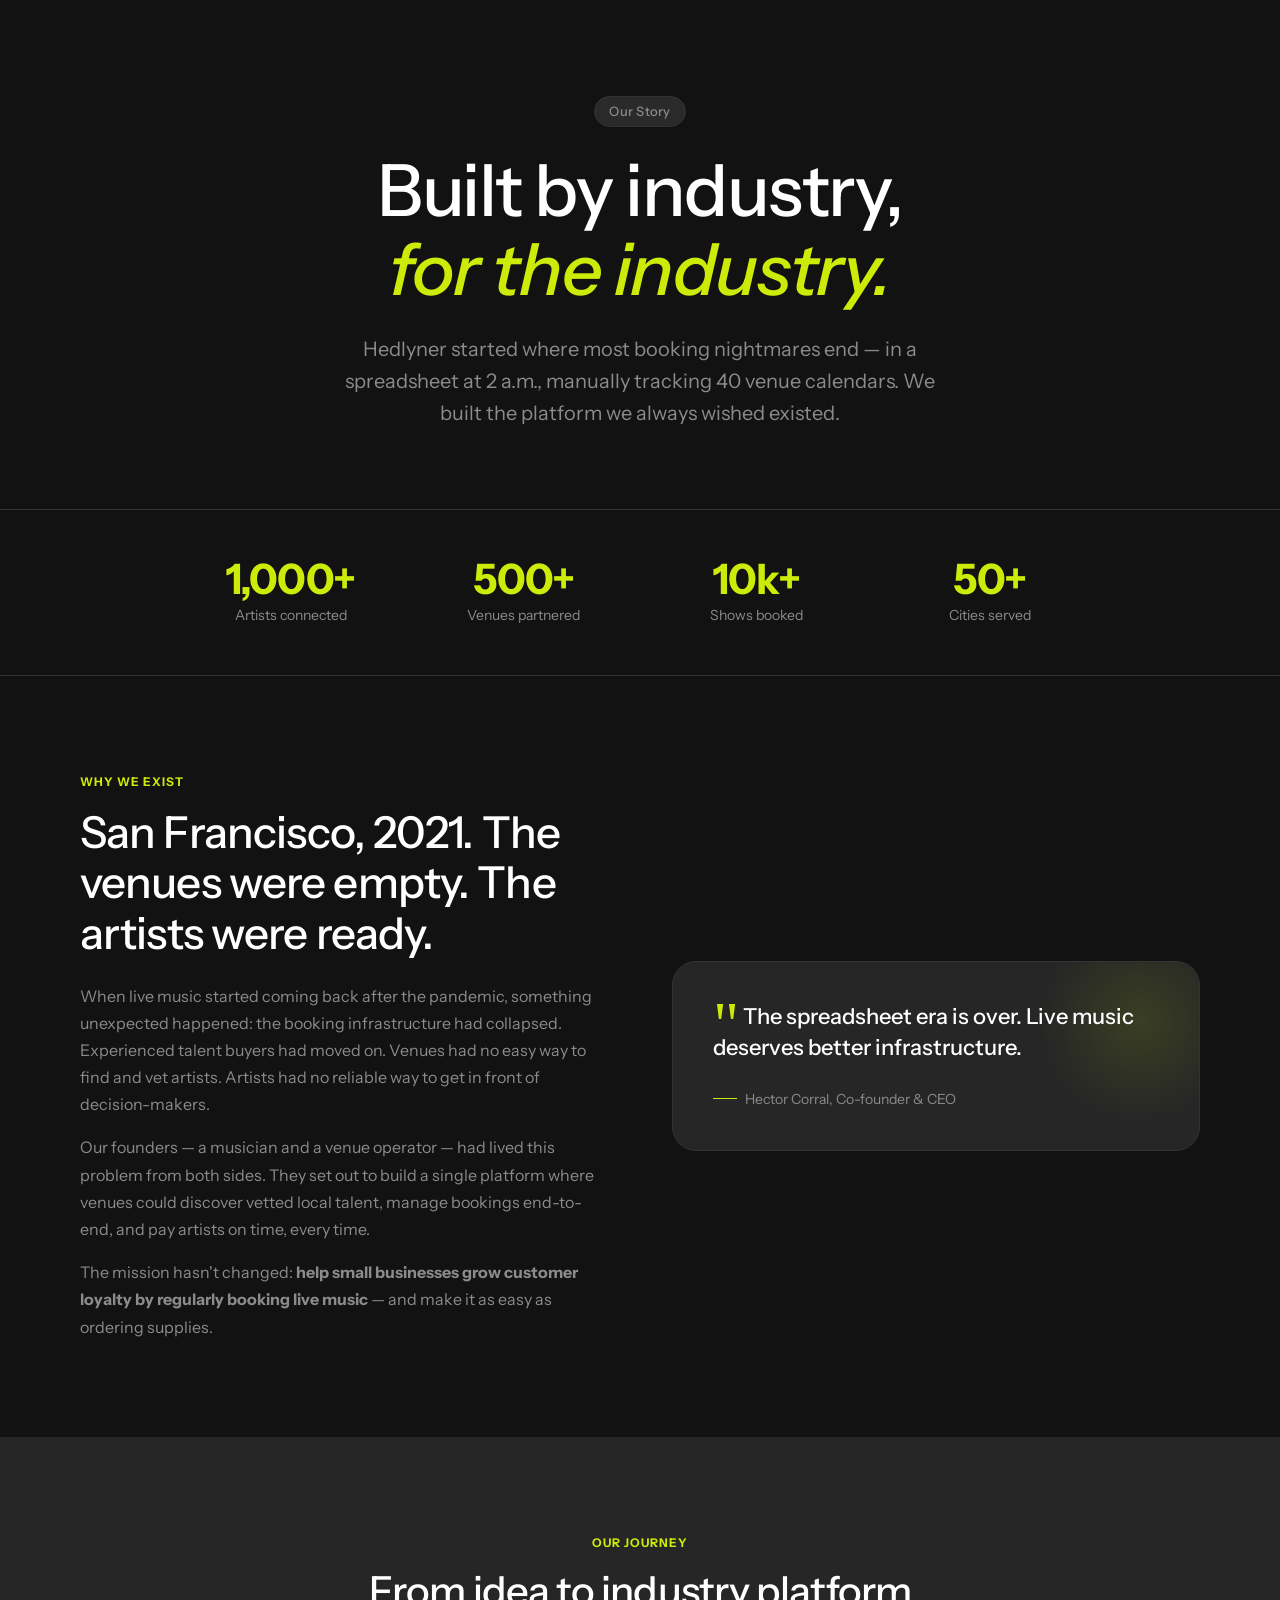
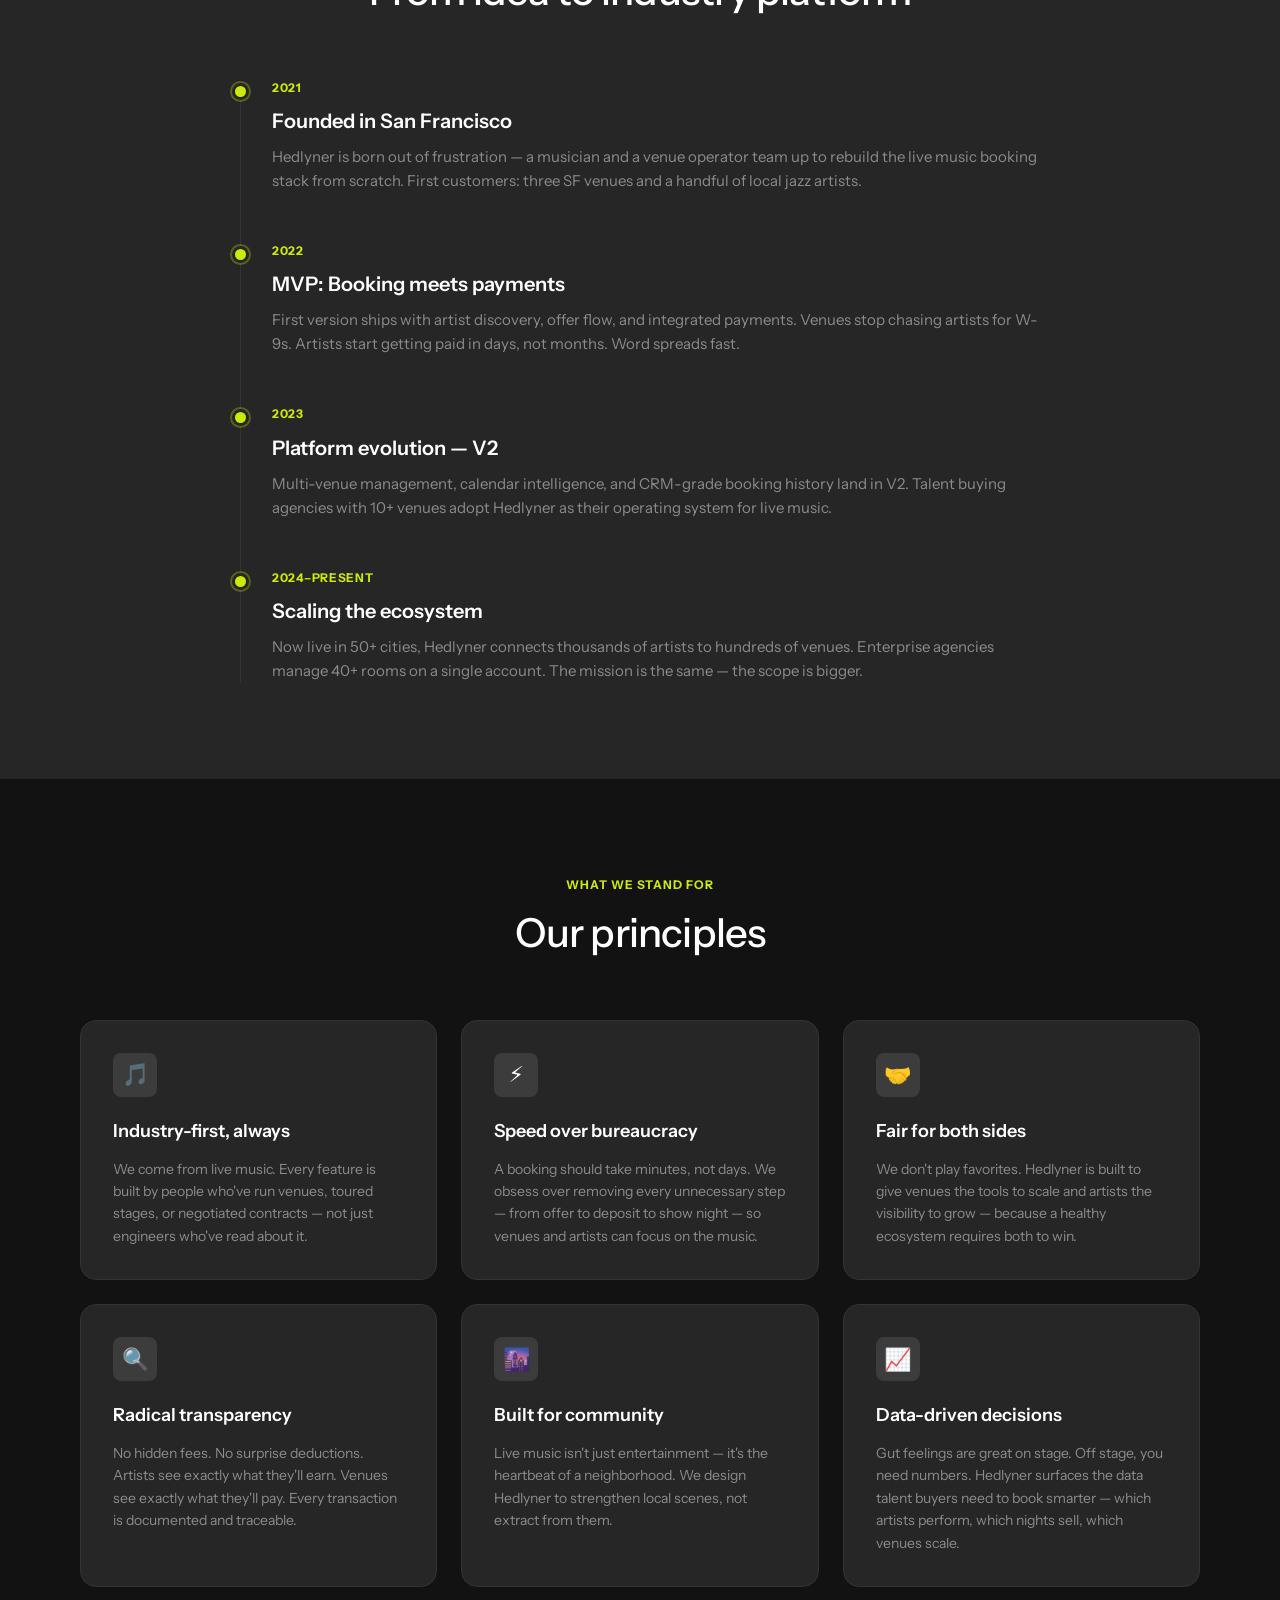
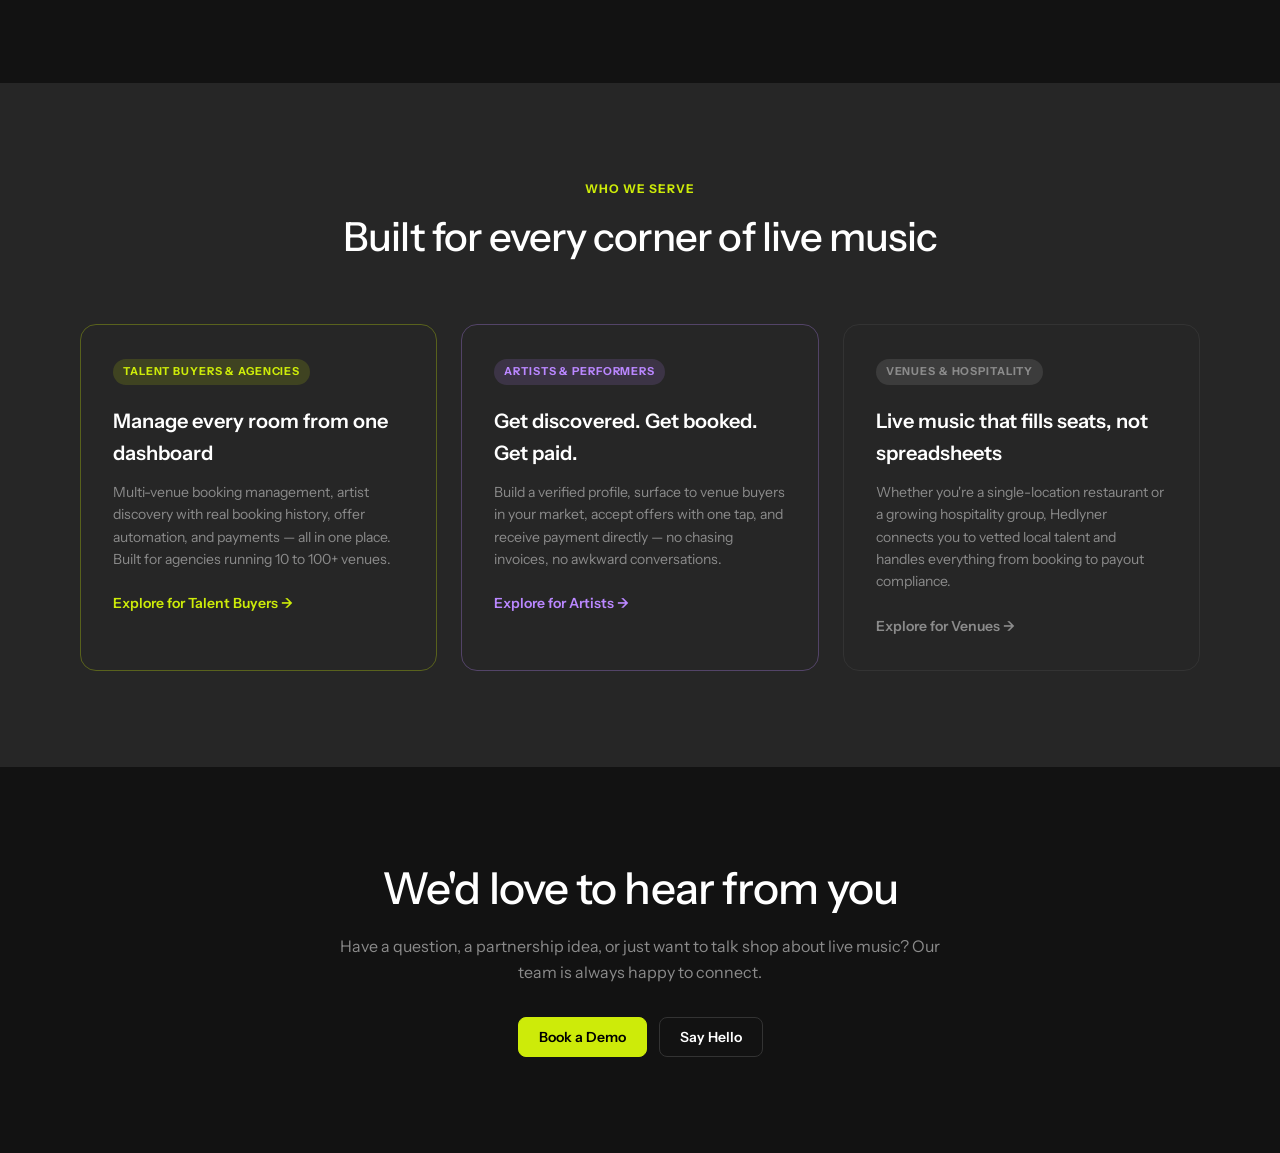
==== about-v1.html @ 5974105f "Add files via upload" ====
<!DOCTYPE html>
<html lang="en">
<head>
  <meta charset="UTF-8">
  <meta name="viewport" content="width=device-width, initial-scale=1.0">
  <title>About Hedlyner — Built for the Live Music Industry</title>
  <link rel="preconnect" href="https://fonts.googleapis.com">
  <link rel="preconnect" href="https://fonts.gstatic.com" crossorigin>
  <link href="https://fonts.googleapis.com/css2?family=Instrument+Sans:wght@400;500;600;700&family=Inter:wght@300;400;500;600;700&display=swap" rel="stylesheet">
  <style>
    /* =========================================================================
       Hedlyner Design System — Colors & Type
    ========================================================================= */
    :root {
      --hed-lime: #CDEB09;
      --hed-violet: #BA87FF;
      --hed-green: #C9CD00;
      --hed-deep-green: #061C17;
      --neutral-0: #FFFFFF;
      --neutral-100: #F5F5F5;
      --neutral-200: #DEDEDE;
      --neutral-300: #ACACAC;
      --neutral-400: #8B8B8B;
      --neutral-500: #646464;
      --neutral-600: #464646;
      --neutral-700: #333333;
      --neutral-800: #262626;
      --neutral-900: #121212;
      --neutral-1000: #000000;
      --success: #198754;
      --destructive: #E23453;
      --white-10: rgba(255,255,255,0.10);
      --white-20: rgba(255,255,255,0.20);
      --white-40: rgba(255,255,255,0.40);
      --white-60: rgba(255,255,255,0.60);
      --bg: var(--neutral-900);
      --bg-elevated: var(--neutral-800);
      --bg-muted: var(--neutral-700);
      --fg: var(--neutral-0);
      --fg-muted: var(--neutral-400);
      --fg-subtle: var(--neutral-500);
      --border: var(--neutral-700);
      --border-hover: var(--neutral-600);
      --primary: var(--hed-lime);
      --radius-xs: 4px; --radius-sm: 8px; --radius: 12px;
      --radius-lg: 16px; --radius-xl: 24px; --radius-2xl: 40px;
      --radius-full: 9999px;
      --shadow-lime: 0 0 15px rgba(205,235,9,0.25);
      --sp-1: 4px; --sp-2: 8px; --sp-3: 12px; --sp-4: 16px; --sp-5: 20px;
      --sp-6: 24px; --sp-8: 32px; --sp-10: 40px; --sp-12: 48px; --sp-16: 64px;
      --sp-20: 80px; --sp-24: 96px;
      --ease-out: cubic-bezier(0.22, 1, 0.36, 1);
      --dur: 200ms;
      --font-sans: 'Instrument Sans', 'Inter', ui-sans-serif, system-ui, sans-serif;
      --font-display: 'Instrument Sans', 'Inter', ui-sans-serif, system-ui, sans-serif;
    }

    *, *::before, *::after { box-sizing: border-box; margin: 0; padding: 0; }
    html { scroll-behavior: smooth; }
    body {
      font-family: var(--font-sans);
      background: var(--bg);
      color: var(--fg);
      line-height: 1.6;
      -webkit-font-smoothing: antialiased;
    }

    /* ---- NAV ---- */
    nav {
      position: sticky; top: 0; z-index: 100;
      background: rgba(18,18,18,0.85);
      backdrop-filter: blur(12px);
      border-bottom: 1px solid var(--border);
    }
    .nav-inner {
      display: flex; align-items: center; justify-content: space-between;
      height: 64px; max-width: 1120px; margin: 0 auto; padding: 0 var(--sp-6);
    }
    .nav-logo {
      display: flex; align-items: center;
      text-decoration: none; color: var(--fg);
    }
    .nav-logo svg {
      flex-shrink: 0;
      transition: transform 0.3s var(--ease-out), filter 0.3s var(--ease-out);
    }
    .nav-logo:hover svg {
      transform: scale(1.12);
      filter: drop-shadow(0 0 10px rgba(205, 235, 9, 0.65));
    }
    .nav-links {
      display: flex; list-style: none; gap: var(--sp-8); align-items: center;
    }
    .nav-links a {
      font-size: 15px; color: var(--fg-muted); text-decoration: none;
      transition: color var(--dur);
    }
    .nav-links a:hover, .nav-links a.active { color: var(--fg); }
    .nav-actions { display: flex; align-items: center; gap: var(--sp-3); }
    .nav-login { font-size: 15px; color: var(--fg-muted); text-decoration: none; transition: color var(--dur); }
    .nav-login:hover { color: var(--fg); }
    .btn {
      display: inline-flex; align-items: center; justify-content: center;
      gap: var(--sp-2); padding: 0 var(--sp-5); height: 40px;
      font-family: var(--font-sans); font-weight: 600; font-size: 14px;
      border-radius: var(--radius-sm); text-decoration: none;
      border: 1.5px solid transparent; cursor: pointer;
      transition: all var(--dur) var(--ease-out);
    }
    .btn-primary {
      background: var(--hed-lime); color: var(--neutral-1000); border-color: var(--hed-lime);
    }
    .btn-primary:hover { opacity: 0.88; }
    .btn-outline {
      background: transparent; color: var(--fg); border-color: var(--border);
    }
    .btn-outline:hover { border-color: var(--border-hover); background: var(--bg-elevated); }

    /* ---- PAGE HERO ---- */
    .about-hero {
      padding: var(--sp-24) var(--sp-6) var(--sp-20);
      max-width: 1120px; margin: 0 auto; text-align: center;
    }
    .page-eyebrow {
      display: inline-flex; align-items: center; gap: var(--sp-2);
      background: var(--white-10); border: 1px solid var(--border);
      border-radius: var(--radius-full); padding: 4px 14px;
      font-size: 13px; font-weight: 500; color: var(--fg-muted);
      margin-bottom: var(--sp-6); letter-spacing: 0.02em;
    }
    .about-hero h1 {
      font-family: var(--font-display); font-size: clamp(40px, 6vw, 72px);
      font-weight: 500; line-height: 1.1; letter-spacing: -0.02em;
      margin-bottom: var(--sp-6); max-width: 800px; margin-left: auto; margin-right: auto;
    }
    .about-hero h1 em {
      font-style: italic; color: var(--hed-lime);
    }
    .about-hero p {
      font-size: clamp(16px, 2vw, 20px); color: var(--fg-muted);
      max-width: 600px; margin: 0 auto;
      line-height: 1.6;
    }

    /* ---- STATS BAR ---- */
    .stats-bar {
      border-top: 1px solid var(--border);
      border-bottom: 1px solid var(--border);
      padding: var(--sp-12) var(--sp-6);
    }
    .stats-bar-inner {
      display: grid; grid-template-columns: repeat(4, 1fr);
      gap: var(--sp-8); max-width: 900px; margin: 0 auto;
      text-align: center;
    }
    .stat-item { display: flex; flex-direction: column; gap: var(--sp-1); }
    .stat-num {
      font-family: var(--font-display); font-size: 42px;
      font-weight: 700; color: var(--hed-lime);
      letter-spacing: -0.02em; line-height: 1;
    }
    .stat-label { font-size: 14px; color: var(--fg-muted); }

    /* ---- ORIGIN STORY ---- */
    .origin-section {
      padding: var(--sp-24) var(--sp-6);
    }
    .origin-inner {
      max-width: 1120px; margin: 0 auto;
      display: grid; grid-template-columns: 1fr 1fr;
      gap: var(--sp-16); align-items: center;
    }
    .origin-label {
      font-size: 12px; font-weight: 700; letter-spacing: 0.08em;
      text-transform: uppercase; color: var(--hed-lime);
      margin-bottom: var(--sp-4);
    }
    .origin-content h2 {
      font-family: var(--font-display); font-size: clamp(28px, 4vw, 44px);
      font-weight: 500; line-height: 1.15; letter-spacing: -0.02em;
      margin-bottom: var(--sp-6);
    }
    .origin-content p {
      font-size: 16px; color: var(--fg-muted); line-height: 1.7;
      margin-bottom: var(--sp-4);
    }
    .origin-content p:last-child { margin-bottom: 0; }
    .origin-visual {
      background: var(--bg-elevated);
      border: 1px solid var(--border);
      border-radius: var(--radius-xl);
      padding: var(--sp-10);
      position: relative; overflow: hidden;
    }
    .origin-visual::before {
      content: '';
      position: absolute; top: -40px; right: -40px;
      width: 200px; height: 200px;
      background: radial-gradient(circle, rgba(205,235,9,0.12) 0%, transparent 70%);
      border-radius: 50%;
    }
    .origin-quote {
      font-family: var(--font-display);
      font-size: 22px; font-weight: 500;
      line-height: 1.4; color: var(--fg);
      margin-bottom: var(--sp-6);
      position: relative;
    }
    .origin-quote::before {
      content: '"';
      font-size: 64px; color: var(--hed-lime);
      line-height: 0; position: relative; top: 22px;
      font-family: Georgia, serif;
      margin-right: var(--sp-1);
    }
    .origin-attribution {
      font-size: 14px; color: var(--fg-muted);
      display: flex; align-items: center; gap: var(--sp-2);
    }
    .origin-attribution::before {
      content: '';
      display: inline-block; width: 24px; height: 1px;
      background: var(--hed-lime);
    }

    /* ---- TIMELINE ---- */
    .timeline-section {
      padding: var(--sp-24) var(--sp-6);
      background: var(--bg-elevated);
    }
    .timeline-inner { max-width: 800px; margin: 0 auto; }
    .section-header { text-align: center; margin-bottom: var(--sp-16); }
    .section-label {
      font-size: 12px; font-weight: 700; letter-spacing: 0.08em;
      text-transform: uppercase; color: var(--hed-lime);
      margin-bottom: var(--sp-4);
    }
    .section-header h2 {
      font-family: var(--font-display); font-size: clamp(28px, 4vw, 40px);
      font-weight: 500; letter-spacing: -0.02em; line-height: 1.15;
    }
    .timeline { position: relative; padding-left: var(--sp-8); }
    .timeline::before {
      content: '';
      position: absolute; left: 0; top: 8px;
      width: 1px; height: calc(100% - 8px);
      background: var(--border);
    }
    .timeline-item { position: relative; padding-bottom: var(--sp-12); }
    .timeline-item:last-child { padding-bottom: 0; }
    .timeline-dot {
      position: absolute; left: calc(-1 * var(--sp-8) - 5px); top: 8px;
      width: 11px; height: 11px; border-radius: 50%;
      background: var(--hed-lime);
      box-shadow: 0 0 0 3px var(--bg-elevated), 0 0 0 5px rgba(205,235,9,0.3);
    }
    .timeline-year {
      font-size: 12px; font-weight: 700; letter-spacing: 0.06em;
      text-transform: uppercase; color: var(--hed-lime);
      margin-bottom: var(--sp-2);
    }
    .timeline-title {
      font-family: var(--font-display); font-size: 20px; font-weight: 600;
      margin-bottom: var(--sp-2);
    }
    .timeline-desc { font-size: 15px; color: var(--fg-muted); line-height: 1.6; }

    /* ---- MISSION / VALUES ---- */
    .values-section {
      padding: var(--sp-24) var(--sp-6);
    }
    .values-inner { max-width: 1120px; margin: 0 auto; }
    .values-grid {
      display: grid; grid-template-columns: repeat(3, 1fr);
      gap: var(--sp-6); margin-top: var(--sp-12);
    }
    .value-card {
      background: var(--bg-elevated);
      border: 1px solid var(--border);
      border-radius: var(--radius-lg);
      padding: var(--sp-8);
      transition: border-color var(--dur);
    }
    .value-card:hover { border-color: var(--border-hover); }
    .value-icon {
      width: 44px; height: 44px;
      background: var(--white-10);
      border-radius: var(--radius-sm);
      display: flex; align-items: center; justify-content: center;
      margin-bottom: var(--sp-5);
      font-size: 22px;
    }
    .value-card h3 {
      font-family: var(--font-display); font-size: 18px; font-weight: 600;
      margin-bottom: var(--sp-3);
    }
    .value-card p { font-size: 14px; color: var(--fg-muted); line-height: 1.6; }

    /* ---- FOR EACH AUDIENCE ---- */
    .for-section {
      padding: var(--sp-24) var(--sp-6);
      background: var(--bg-elevated);
    }
    .for-inner { max-width: 1120px; margin: 0 auto; }
    .for-grid {
      display: grid; grid-template-columns: repeat(3, 1fr);
      gap: var(--sp-6); margin-top: var(--sp-12);
    }
    .for-card {
      border-radius: var(--radius-lg);
      padding: var(--sp-8);
      border: 1px solid var(--border);
      position: relative; overflow: hidden;
    }
    .for-card.lime-accent { border-color: rgba(205,235,9,0.3); }
    .for-card.violet-accent { border-color: rgba(186,135,255,0.3); }
    .for-card.neutral-accent { border-color: var(--border); }
    .for-card-tag {
      display: inline-flex; align-items: center;
      font-size: 11px; font-weight: 700; letter-spacing: 0.08em;
      text-transform: uppercase; padding: 4px 10px;
      border-radius: var(--radius-full); margin-bottom: var(--sp-5);
    }
    .for-card.lime-accent .for-card-tag { background: rgba(205,235,9,0.15); color: var(--hed-lime); }
    .for-card.violet-accent .for-card-tag { background: rgba(186,135,255,0.15); color: var(--hed-violet); }
    .for-card.neutral-accent .for-card-tag { background: var(--white-10); color: var(--fg-muted); }
    .for-card h3 {
      font-family: var(--font-display); font-size: 20px; font-weight: 600;
      margin-bottom: var(--sp-3);
    }
    .for-card p { font-size: 14px; color: var(--fg-muted); line-height: 1.6; margin-bottom: var(--sp-5); }
    .for-card a { font-size: 14px; font-weight: 600; text-decoration: none; }
    .for-card.lime-accent a { color: var(--hed-lime); }
    .for-card.violet-accent a { color: var(--hed-violet); }
    .for-card.neutral-accent a { color: var(--fg-muted); }
    .for-card a:hover { text-decoration: underline; }

    /* ---- CONTACT / CTA ---- */
    .contact-section {
      padding: var(--sp-24) var(--sp-6);
      text-align: center;
    }
    .contact-inner { max-width: 600px; margin: 0 auto; }
    .contact-inner h2 {
      font-family: var(--font-display); font-size: clamp(28px, 4vw, 44px);
      font-weight: 500; letter-spacing: -0.02em; line-height: 1.15;
      margin-bottom: var(--sp-5);
    }
    .contact-inner p {
      font-size: 16px; color: var(--fg-muted); margin-bottom: var(--sp-8);
    }
    .contact-ctas { display: flex; gap: var(--sp-3); justify-content: center; flex-wrap: wrap; }

    /* ---- NEWSLETTER ---- */
    .newsletter-section {
      border-top: 1px solid var(--border);
      padding: var(--sp-16) var(--sp-6);
    }
    .newsletter-inner { max-width: 560px; margin: 0 auto; text-align: center; }
    .newsletter-inner h3 { font-size: 24px; font-weight: 600; margin-bottom: var(--sp-2); }
    .newsletter-inner p { font-size: 15px; color: var(--fg-muted); margin-bottom: var(--sp-6); }
    .newsletter-form { display: flex; gap: var(--sp-2); flex-wrap: wrap; justify-content: center; }
    .newsletter-form input[type="email"] {
      flex: 1; min-width: 220px;
      background: var(--bg-elevated); color: var(--fg);
      border: 1px solid var(--border); border-radius: var(--radius-sm);
      padding: 0 var(--sp-4); height: 44px; font-size: 14px;
      font-family: var(--font-sans); outline: none;
      transition: border-color var(--dur);
    }
    .newsletter-form input[type="email"]:focus { border-color: var(--hed-lime); }
    .newsletter-form input[type="email"]::placeholder { color: var(--fg-subtle); }
    .newsletter-form button {
      height: 44px; padding: 0 var(--sp-6);
      background: var(--hed-lime); color: var(--neutral-1000);
      border: none; border-radius: var(--radius-sm);
      font-family: var(--font-sans); font-weight: 600; font-size: 14px;
      cursor: pointer; transition: opacity var(--dur); white-space: nowrap;
    }
    .newsletter-form button:hover { opacity: 0.88; }
    .newsletter-consent {
      font-size: 12px; color: var(--fg-subtle);
      margin-top: var(--sp-4); display: flex; align-items: flex-start;
      gap: var(--sp-2); justify-content: center; text-align: left;
    }
    .newsletter-consent input[type="checkbox"] { margin-top: 2px; flex-shrink: 0; accent-color: var(--hed-lime); }
    .newsletter-msg { margin-top: var(--sp-4); font-size: 14px; display: none; }
    .newsletter-msg.success { color: var(--hed-lime); display: block; }
    .newsletter-msg.error { color: var(--destructive); display: block; }

    /* ---- FOOTER ---- */
    footer {
      border-top: 1px solid var(--border);
      padding: var(--sp-12) 0;
    }
    .footer-inner {
      display: grid; grid-template-columns: 2fr 1fr 1fr 1fr;
      gap: var(--sp-8); max-width: 1120px; margin: 0 auto; padding: 0 var(--sp-6);
    }
    .footer-brand p { font-size: 14px; color: var(--fg-muted); }
    .footer-col h5 {
      font-size: 12px; font-weight: 700; letter-spacing: 0.08em;
      text-transform: uppercase; color: var(--fg-subtle); margin-bottom: var(--sp-4);
    }
    .footer-col ul { list-style: none; display: flex; flex-direction: column; gap: var(--sp-3); }
    .footer-col ul a { font-size: 14px; color: var(--fg-muted); text-decoration: none; transition: color var(--dur); }
    .footer-col ul a:hover { color: var(--fg); }
    .footer-bottom {
      text-align: center; padding: var(--sp-6) var(--sp-6) 0;
      border-top: 1px solid var(--border); margin-top: var(--sp-8);
      max-width: 1120px; margin-left: auto; margin-right: auto;
    }
    .footer-bottom p { font-size: 13px; color: var(--fg-subtle); }

    /* ---- RESPONSIVE ---- */
    @media (max-width: 768px) {
      .nav-links { display: none; }
      .origin-inner { grid-template-columns: 1fr; }
      .stats-bar-inner { grid-template-columns: repeat(2, 1fr); gap: var(--sp-8) var(--sp-4); }
      .values-grid { grid-template-columns: 1fr; }
      .for-grid { grid-template-columns: 1fr; }
      .footer-inner { grid-template-columns: 1fr 1fr; }
    }
  </style>
  <link rel="stylesheet" href="assets/header.css">
  <link rel="stylesheet" href="assets/footer.css">
</head>
<body>

  <!-- NAV -->
  <div id="site-header"></div>

  <!-- HERO -->
  <div class="about-hero">
    <div class="page-eyebrow">Our Story</div>
    <h1>Built by industry,<br><em>for the industry.</em></h1>
    <p>Hedlyner started where most booking nightmares end — in a spreadsheet at 2 a.m., manually tracking 40 venue calendars. We built the platform we always wished existed.</p>
  </div>

  <!-- STATS -->
  <div class="stats-bar">
    <div class="stats-bar-inner">
      <div class="stat-item">
        <div class="stat-num">1,000+</div>
        <div class="stat-label">Artists connected</div>
      </div>
      <div class="stat-item">
        <div class="stat-num">500+</div>
        <div class="stat-label">Venues partnered</div>
      </div>
      <div class="stat-item">
        <div class="stat-num">10k+</div>
        <div class="stat-label">Shows booked</div>
      </div>
      <div class="stat-item">
        <div class="stat-num">50+</div>
        <div class="stat-label">Cities served</div>
      </div>
    </div>
  </div>

  <!-- ORIGIN STORY -->
  <section class="origin-section">
    <div class="origin-inner">
      <div class="origin-content">
        <div class="origin-label">Why we exist</div>
        <h2>San Francisco, 2021. The venues were empty. The artists were ready.</h2>
        <p>When live music started coming back after the pandemic, something unexpected happened: the booking infrastructure had collapsed. Experienced talent buyers had moved on. Venues had no easy way to find and vet artists. Artists had no reliable way to get in front of decision-makers.</p>
        <p>Our founders — a musician and a venue operator — had lived this problem from both sides. They set out to build a single platform where venues could discover vetted local talent, manage bookings end-to-end, and pay artists on time, every time.</p>
        <p>The mission hasn't changed: <strong>help small businesses grow customer loyalty by regularly booking live music</strong> — and make it as easy as ordering supplies.</p>
      </div>
      <div class="origin-visual">
        <div class="origin-quote">The spreadsheet era is over. Live music deserves better infrastructure.</div>
        <div class="origin-attribution">Hector Corral, Co-founder & CEO</div>
      </div>
    </div>
  </section>

  <!-- TIMELINE -->
  <section class="timeline-section">
    <div class="timeline-inner">
      <div class="section-header">
        <div class="section-label">Our Journey</div>
        <h2>From idea to industry platform</h2>
      </div>
      <div class="timeline">
        <div class="timeline-item">
          <div class="timeline-dot"></div>
          <div class="timeline-year">2021</div>
          <div class="timeline-title">Founded in San Francisco</div>
          <div class="timeline-desc">Hedlyner is born out of frustration — a musician and a venue operator team up to rebuild the live music booking stack from scratch. First customers: three SF venues and a handful of local jazz artists.</div>
        </div>
        <div class="timeline-item">
          <div class="timeline-dot"></div>
          <div class="timeline-year">2022</div>
          <div class="timeline-title">MVP: Booking meets payments</div>
          <div class="timeline-desc">First version ships with artist discovery, offer flow, and integrated payments. Venues stop chasing artists for W-9s. Artists start getting paid in days, not months. Word spreads fast.</div>
        </div>
        <div class="timeline-item">
          <div class="timeline-dot"></div>
          <div class="timeline-year">2023</div>
          <div class="timeline-title">Platform evolution — V2</div>
          <div class="timeline-desc">Multi-venue management, calendar intelligence, and CRM-grade booking history land in V2. Talent buying agencies with 10+ venues adopt Hedlyner as their operating system for live music.</div>
        </div>
        <div class="timeline-item">
          <div class="timeline-dot"></div>
          <div class="timeline-year">2024–Present</div>
          <div class="timeline-title">Scaling the ecosystem</div>
          <div class="timeline-desc">Now live in 50+ cities, Hedlyner connects thousands of artists to hundreds of venues. Enterprise agencies manage 40+ rooms on a single account. The mission is the same — the scope is bigger.</div>
        </div>
      </div>
    </div>
  </section>

  <!-- VALUES -->
  <section class="values-section">
    <div class="values-inner">
      <div class="section-header">
        <div class="section-label">What we stand for</div>
        <h2>Our principles</h2>
      </div>
      <div class="values-grid">
        <div class="value-card">
          <div class="value-icon">🎵</div>
          <h3>Industry-first, always</h3>
          <p>We come from live music. Every feature is built by people who've run venues, toured stages, or negotiated contracts — not just engineers who've read about it.</p>
        </div>
        <div class="value-card">
          <div class="value-icon">⚡</div>
          <h3>Speed over bureaucracy</h3>
          <p>A booking should take minutes, not days. We obsess over removing every unnecessary step — from offer to deposit to show night — so venues and artists can focus on the music.</p>
        </div>
        <div class="value-card">
          <div class="value-icon">🤝</div>
          <h3>Fair for both sides</h3>
          <p>We don't play favorites. Hedlyner is built to give venues the tools to scale and artists the visibility to grow — because a healthy ecosystem requires both to win.</p>
        </div>
        <div class="value-card">
          <div class="value-icon">🔍</div>
          <h3>Radical transparency</h3>
          <p>No hidden fees. No surprise deductions. Artists see exactly what they'll earn. Venues see exactly what they'll pay. Every transaction is documented and traceable.</p>
        </div>
        <div class="value-card">
          <div class="value-icon">🌆</div>
          <h3>Built for community</h3>
          <p>Live music isn't just entertainment — it's the heartbeat of a neighborhood. We design Hedlyner to strengthen local scenes, not extract from them.</p>
        </div>
        <div class="value-card">
          <div class="value-icon">📈</div>
          <h3>Data-driven decisions</h3>
          <p>Gut feelings are great on stage. Off stage, you need numbers. Hedlyner surfaces the data talent buyers need to book smarter — which artists perform, which nights sell, which venues scale.</p>
        </div>
      </div>
    </div>
  </section>

  <!-- FOR EACH AUDIENCE -->
  <section class="for-section">
    <div class="for-inner">
      <div class="section-header">
        <div class="section-label">Who we serve</div>
        <h2>Built for every corner of live music</h2>
      </div>
      <div class="for-grid">
        <div class="for-card lime-accent">
          <div class="for-card-tag">Talent Buyers & Agencies</div>
          <h3>Manage every room from one dashboard</h3>
          <p>Multi-venue booking management, artist discovery with real booking history, offer automation, and payments — all in one place. Built for agencies running 10 to 100+ venues.</p>
          <a href="for-bookers.html">Explore for Talent Buyers →</a>
        </div>
        <div class="for-card violet-accent">
          <div class="for-card-tag">Artists & Performers</div>
          <h3>Get discovered. Get booked. Get paid.</h3>
          <p>Build a verified profile, surface to venue buyers in your market, accept offers with one tap, and receive payment directly — no chasing invoices, no awkward conversations.</p>
          <a href="for-artists.html">Explore for Artists →</a>
        </div>
        <div class="for-card neutral-accent">
          <div class="for-card-tag">Venues & Hospitality</div>
          <h3>Live music that fills seats, not spreadsheets</h3>
          <p>Whether you're a single-location restaurant or a growing hospitality group, Hedlyner connects you to vetted local talent and handles everything from booking to payout compliance.</p>
          <a href="for-bookers.html">Explore for Venues →</a>
        </div>
      </div>
    </div>
  </section>

  <!-- CONTACT CTA -->
  <section class="contact-section">
    <div class="contact-inner">
      <h2>We'd love to hear from you</h2>
      <p>Have a question, a partnership idea, or just want to talk shop about live music? Our team is always happy to connect.</p>
      <div class="contact-ctas">
        <a href="https://hedlyner.com/demo" class="btn btn-primary">Book a Demo</a>
        <a href="mailto:hello@hedlyner.com" class="btn btn-outline">Say Hello</a>
      </div>
    </div>
  </section>

  <div id="site-footer"></div>

  <script>
    async function handleNewsletterSubmit(e) {
      e.preventDefault();
      const email = document.getElementById('newsletterEmail').value.trim();
      const consent = document.getElementById('newsletterConsent').checked;
      const btn = document.getElementById('newsletterBtn');
      const msg = document.getElementById('newsletterMsg');
      if (!consent) return;
      btn.disabled = true;
      btn.textContent = 'Subscribing…';
      msg.className = 'newsletter-msg';
      msg.textContent = '';
      try {
        const resp = await fetch('https://api.hedlyner.com/api/v5/zoho/email-subscription', {
          method: 'POST',
          headers: { 'Content-Type': 'application/json' },
          body: JSON.stringify({ email, recaptcha_token: '' })
        });
        if (resp.ok) {
          msg.className = 'newsletter-msg success';
          msg.textContent = "You're in! Welcome to the Hedlyner community.";
          document.getElementById('newsletterForm').reset();
        } else {
          throw new Error('Server error');
        }
      } catch {
        msg.className = 'newsletter-msg error';
        msg.textContent = 'Something went wrong — please try again or email us at hello@hedlyner.com.';
      } finally {
        btn.disabled = false;
        btn.textContent = 'Subscribe';
      }
    }
  </script>

  <script src="assets/header.js"></script>
  <script src="assets/footer.js"></script>
</body>
</html>
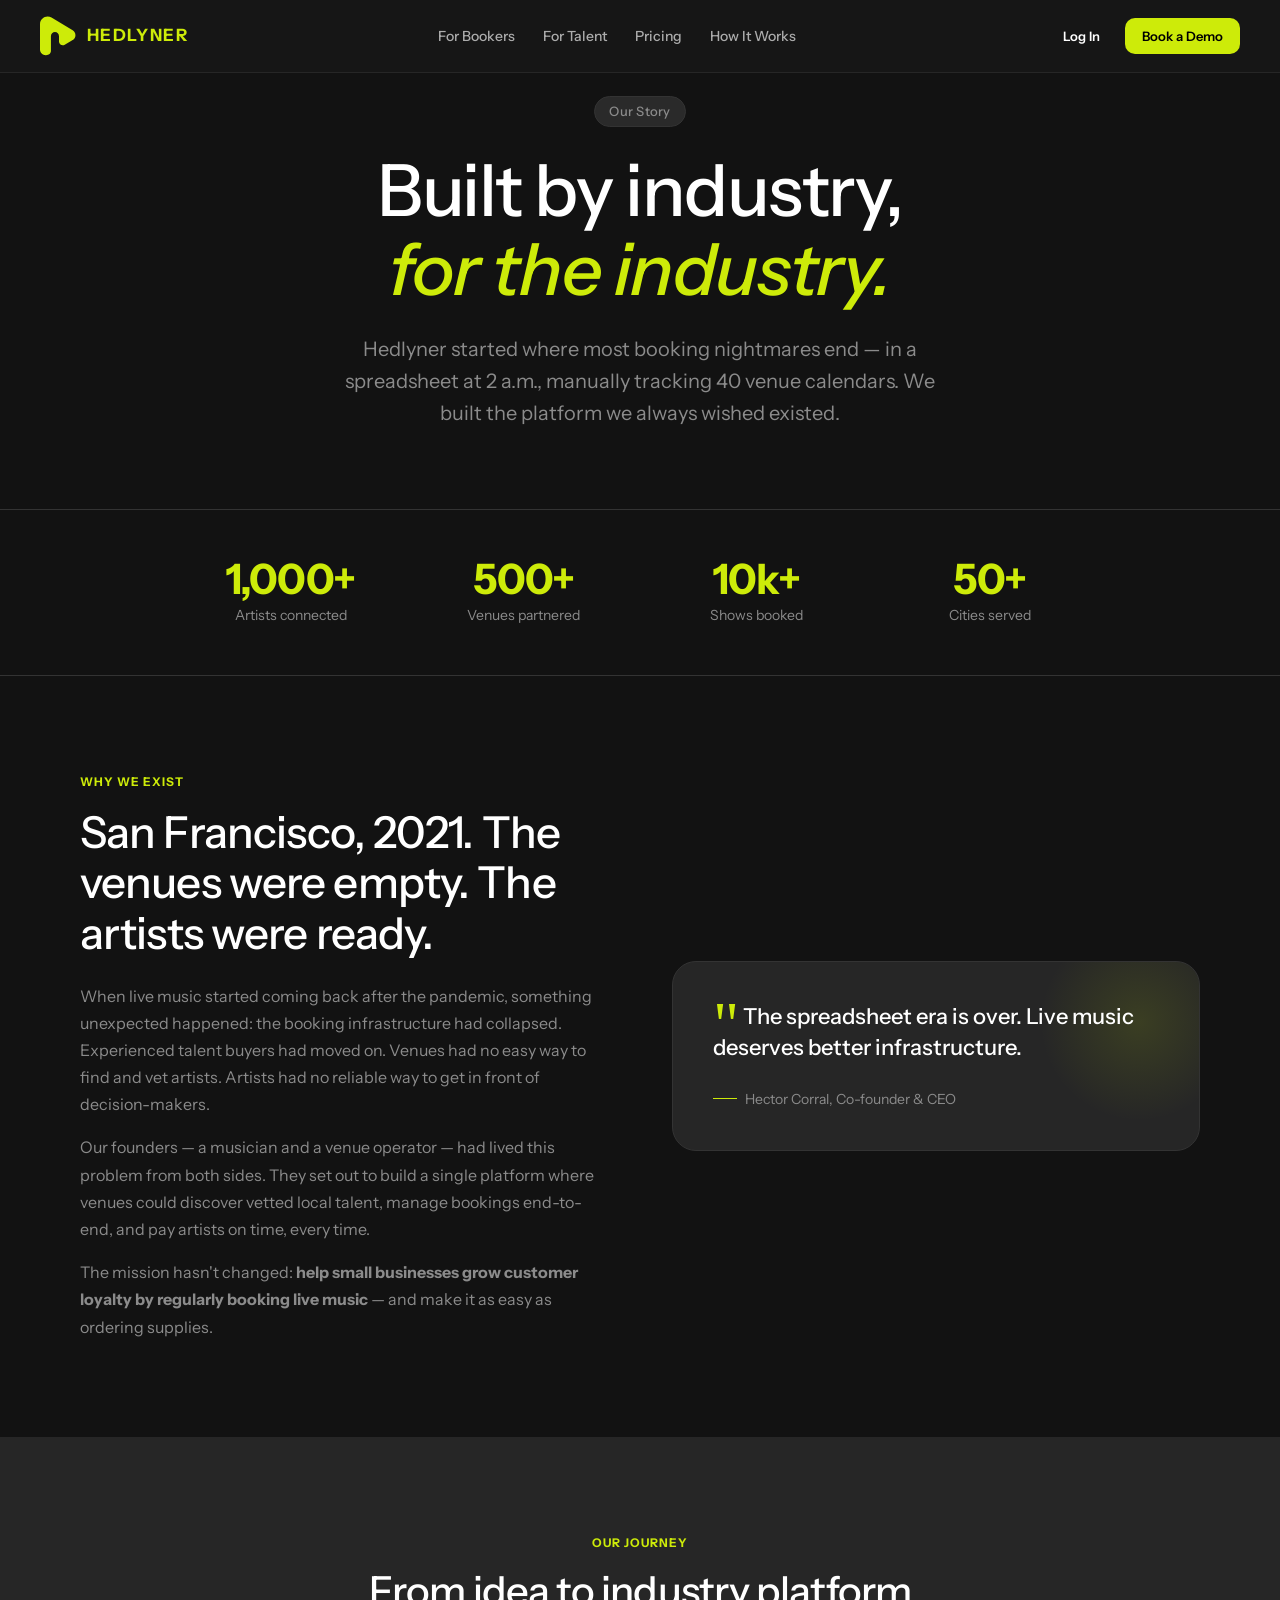
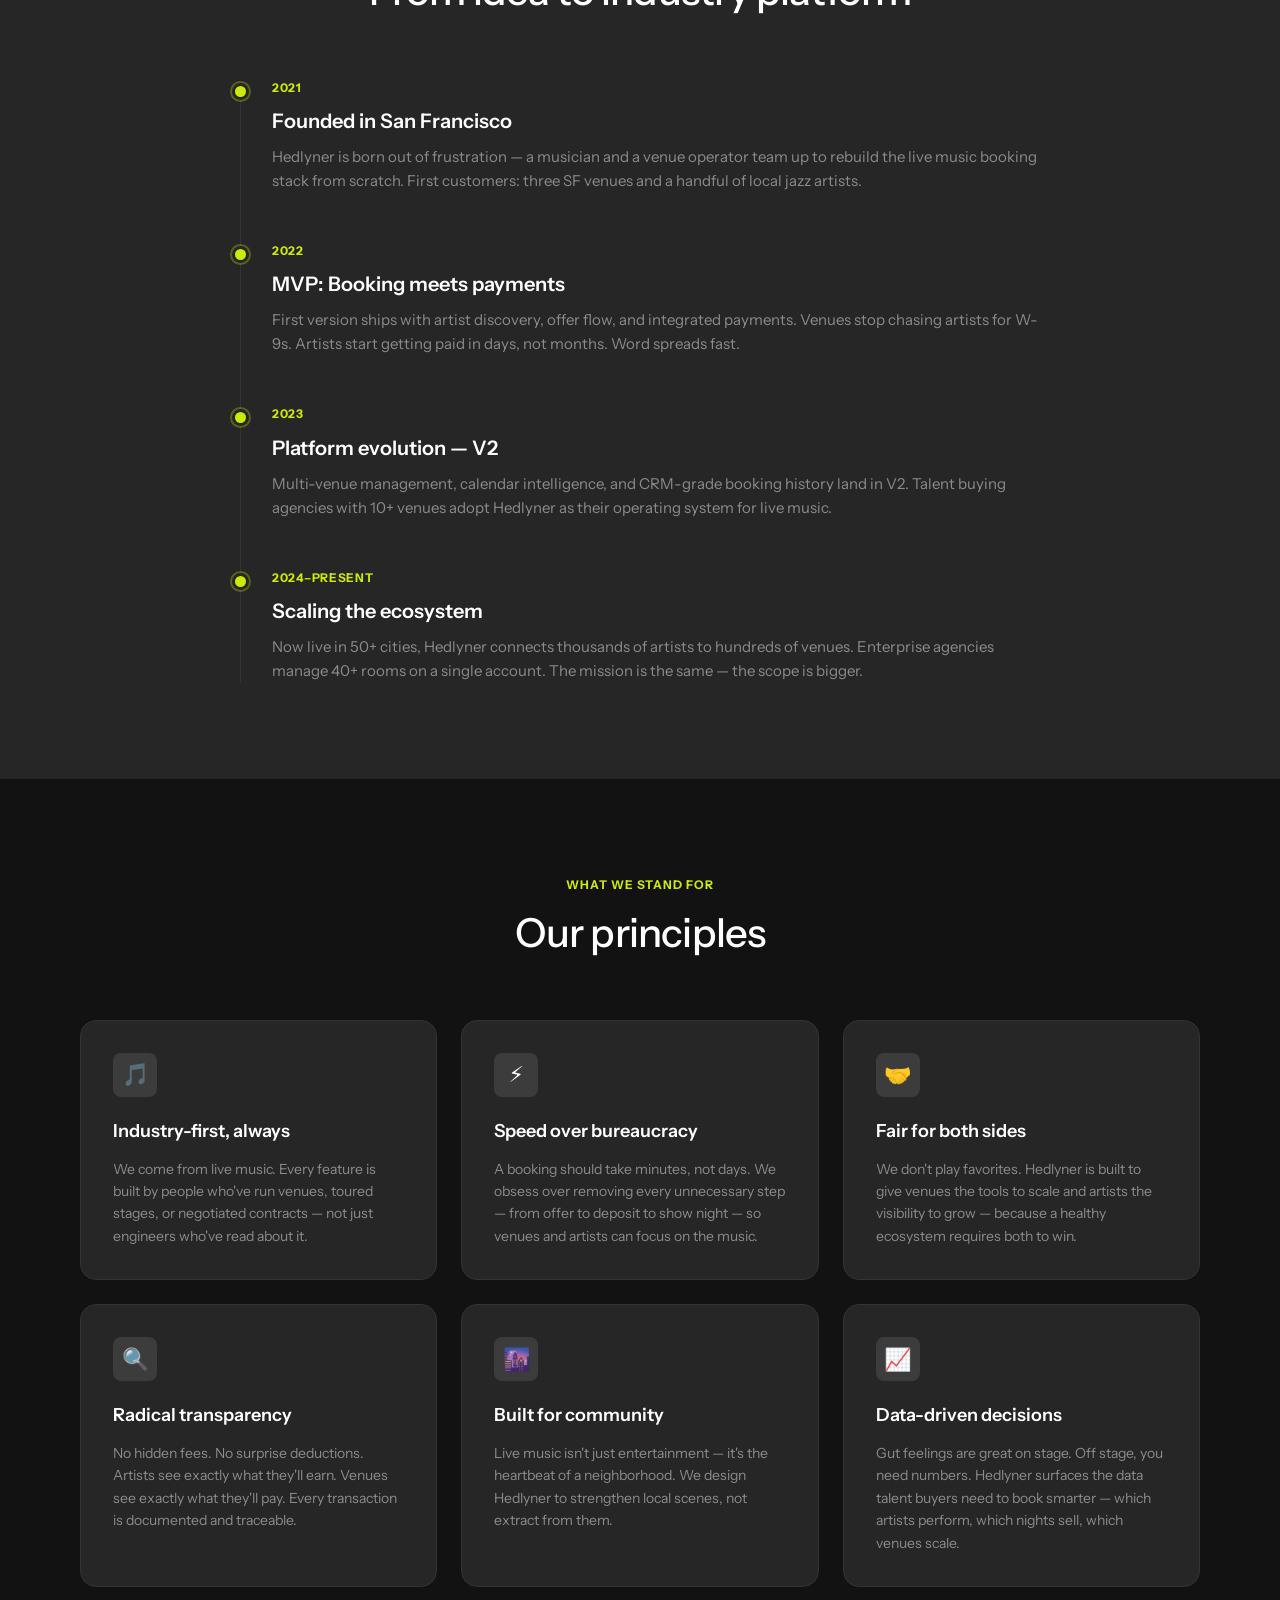
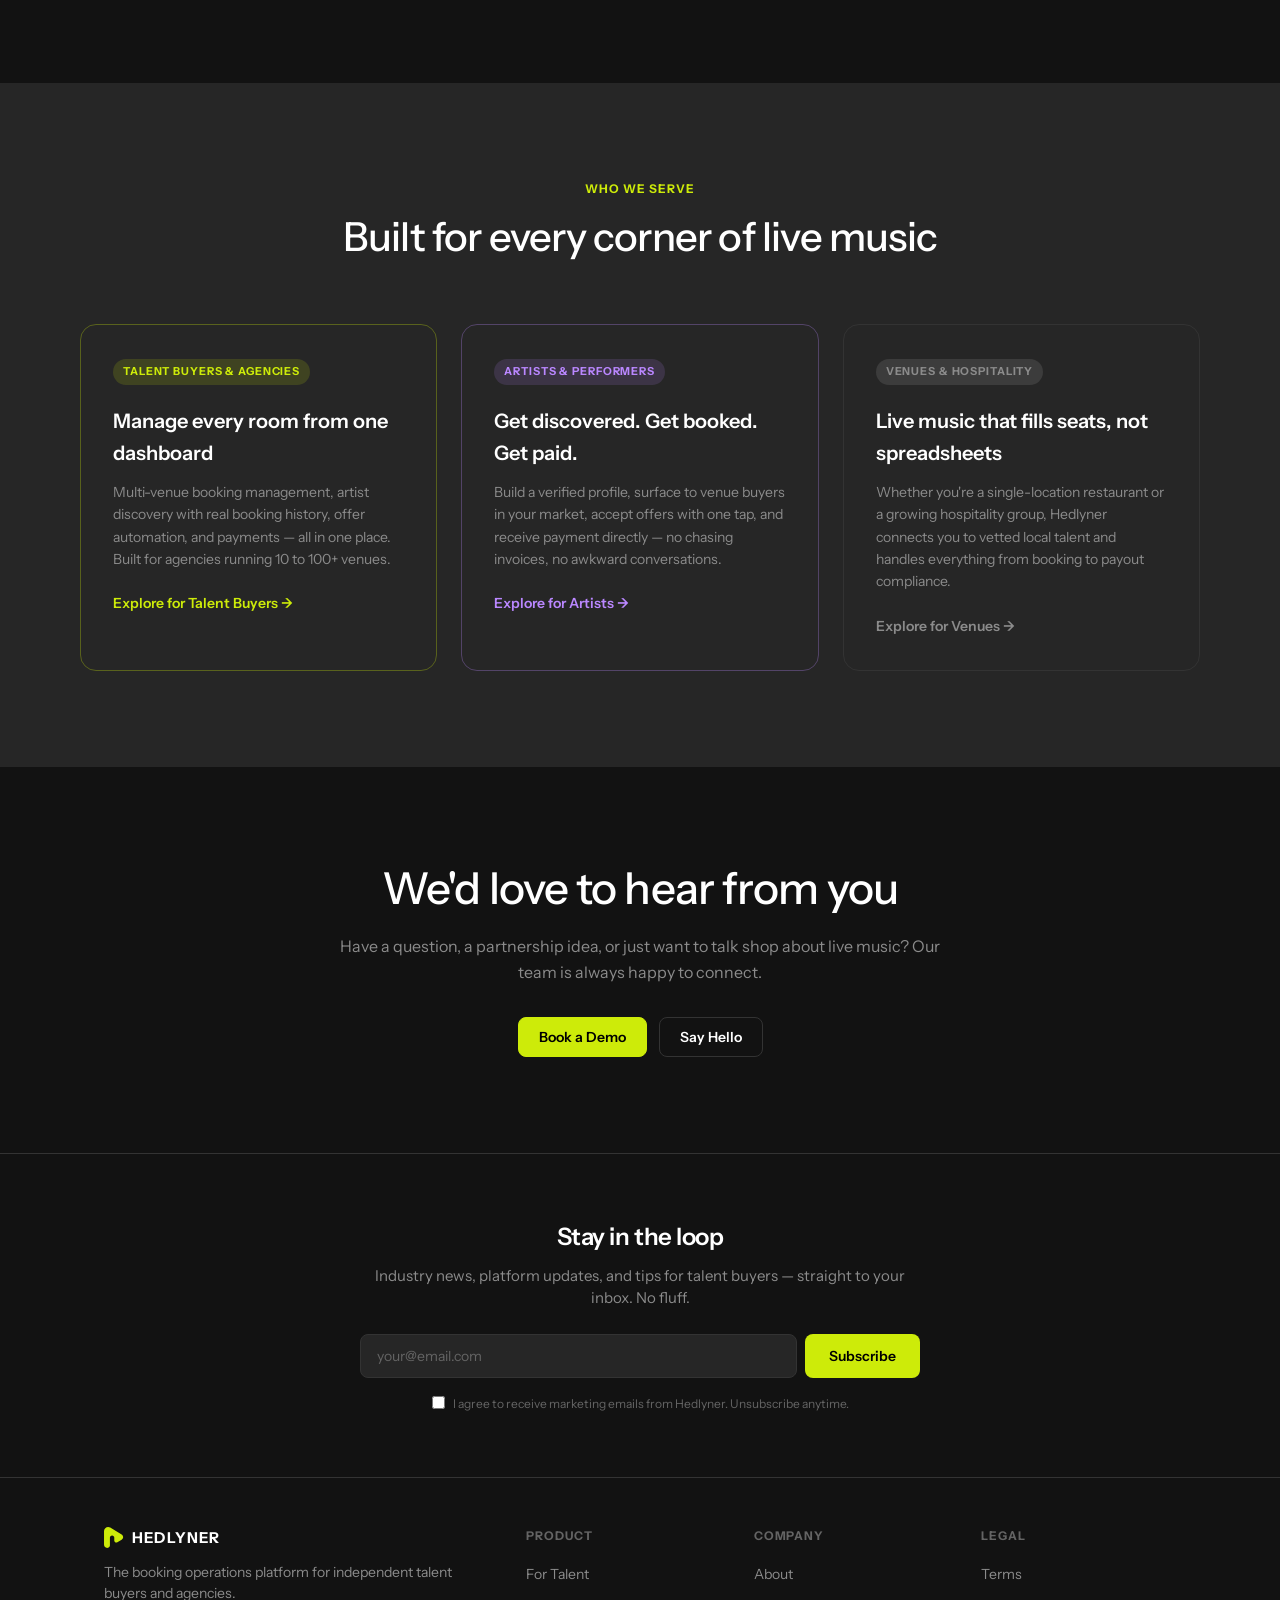
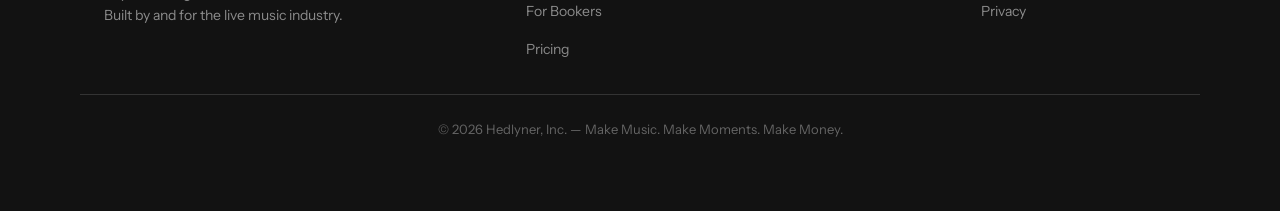
==== commit e5927e75: "Add files via upload" ====
--- a/about-v1.html
+++ b/about-v1.html
@@ -590,7 +590,7 @@
       <h2>We'd love to hear from you</h2>
       <p>Have a question, a partnership idea, or just want to talk shop about live music? Our team is always happy to connect.</p>
       <div class="contact-ctas">
-        <a href="https://hedlyner.com/demo" class="btn btn-primary">Book a Demo</a>
+        <a href="demo.html" class="btn btn-primary">Book a Demo</a>
         <a href="mailto:hello@hedlyner.com" class="btn btn-outline">Say Hello</a>
       </div>
     </div>
--- a/assets/header.css
+++ b/assets/header.css
@@ -0,0 +1,58 @@
+/* =========================================================================
+   Hedlyner — Global Site Header
+   Single source of truth for the top nav across all marketing pages.
+   ========================================================================= */
+.site-header { position: fixed; top: 0; left: 0; right: 0; z-index: 100; background: rgba(23,23,23,0.92); backdrop-filter: blur(12px); -webkit-backdrop-filter: blur(12px); border-bottom: 1px solid #262626; font-family: 'Instrument Sans', 'Inter', ui-sans-serif, system-ui, sans-serif; transition: transform .35s cubic-bezier(0.22, 1, 0.36, 1); will-change: transform; }
+.site-header.sh-hidden { transform: translateY(-100%); }
+.site-header *, .site-header *::before, .site-header *::after { box-sizing: border-box; }
+.site-header .sh-wrap { max-width: 1280px; margin: 0 auto; padding: 0 40px; display: flex; align-items: center; justify-content: space-between; height: 72px; }
+.site-header .sh-brand { display: flex; align-items: center; gap: 10px; text-decoration: none; color: inherit; }
+.site-header .sh-brand svg { width: 26px; height: 28px; display: block; }
+.site-header .sh-brand .sh-wm { font-size: 17px; font-weight: 700; letter-spacing: 0.08em; color: #CDEB09; font-family: inherit; }
+.site-header .sh-links { display: flex; gap: 28px; font-size: 14px; font-weight: 500; color: #ACACAC; list-style: none; margin: 0; padding: 0; }
+.site-header .sh-links li { list-style: none; }
+.site-header .sh-links a { transition: color .15s ease-out; padding: 4px 0; border-bottom: 2px solid transparent; text-decoration: none; color: inherit; }
+.site-header .sh-links a:hover { color: #fff; }
+.site-header .sh-links a.active { color: #fff; border-bottom-color: #CDEB09; }
+.site-header .sh-auth { display: flex; gap: 8px; align-items: center; }
+.site-header .sh-btn { display: inline-flex; align-items: center; gap: 8px; height: 36px; padding: 0 16px; font-size: 13px; border-radius: 10px; font-weight: 600; cursor: pointer; border: 1px solid transparent; font-family: inherit; transition: all .15s cubic-bezier(0.22, 1, 0.36, 1); white-space: nowrap; text-decoration: none; }
+.site-header .sh-btn-ghost { background: transparent; color: #fff; }
+.site-header .sh-btn-ghost:hover { background: #262626; }
+.site-header .sh-btn-primary { background: #CDEB09; color: #000; }
+.site-header .sh-btn-primary:hover { background: #b8d108; }
+@media (max-width: 720px) {
+.site-header .sh-wrap { padding: 0 20px; }
+.site-header .sh-links { display: none; }
+}
+
+/* =========================================================================
+   Login modal — mirrors the live hedlyner.com sign-in modal.
+   ========================================================================= */
+.hl-modal-overlay { position: fixed; inset: 0; z-index: 1000; display: none; align-items: center; justify-content: center; padding: 16px; background: rgba(0,0,0,0.7); backdrop-filter: blur(4px); -webkit-backdrop-filter: blur(4px); overflow: auto; font-family: 'Instrument Sans', 'Inter', ui-sans-serif, system-ui, sans-serif; }
+.hl-modal-overlay.hl-open { display: flex; }
+.hl-modal-overlay *, .hl-modal-overlay *::before, .hl-modal-overlay *::after { box-sizing: border-box; }
+.hl-modal { position: relative; width: 100%; max-width: 400px; margin: auto; background: #1A1A1A; border: 1px solid #374151; border-radius: 12px; padding: 28px 24px 24px; box-shadow: 0 24px 70px rgba(0,0,0,0.55); }
+.hl-modal-close { position: absolute; top: 14px; right: 14px; width: 28px; height: 28px; display: inline-flex; align-items: center; justify-content: center; background: transparent; border: 0; border-radius: 6px; color: #9CA3AF; cursor: pointer; transition: all .15s ease-out; }
+.hl-modal-close:hover { color: #fff; background: #262626; }
+.hl-modal h2 { margin: 0 0 6px; text-align: center; font-size: 26px; line-height: 1.15; font-weight: 700; color: #fff; }
+.hl-modal .hl-sub { margin: 0 0 20px; text-align: center; font-size: 14px; color: #ACACAC; }
+.hl-google { display: flex; align-items: center; justify-content: center; gap: 10px; width: 100%; height: 44px; background: #fff; color: #111; border: 0; border-radius: 10px; font-size: 14px; font-weight: 600; font-family: inherit; cursor: pointer; transition: background .15s ease-out; }
+.hl-google:hover { background: #efefef; }
+.hl-divider { display: flex; align-items: center; gap: 12px; margin: 18px 0; color: #6B7280; font-size: 13px; }
+.hl-divider::before, .hl-divider::after { content: ""; flex: 1; height: 1px; background: #374151; }
+.hl-field { margin-bottom: 14px; }
+.hl-field label { display: block; margin-bottom: 6px; font-size: 13px; font-weight: 500; color: #fff; }
+.hl-input { position: relative; display: flex; align-items: center; }
+.hl-input .hl-lead { position: absolute; left: 12px; color: #9CA3AF; pointer-events: none; display: block; }
+.hl-input input { width: 100%; height: 44px; padding: 0 40px; background: #262626; border: 1px solid #374151; border-radius: 10px; color: #fff; font-size: 14px; font-family: inherit; }
+.hl-input input::placeholder { color: #6B7280; }
+.hl-input input:focus { outline: none; border-color: #CDEB09; }
+.hl-eye { position: absolute; right: 8px; display: inline-flex; align-items: center; justify-content: center; padding: 6px; background: transparent; border: 0; color: #9CA3AF; cursor: pointer; }
+.hl-eye:hover { color: #fff; }
+.hl-submit { width: 100%; height: 44px; margin-top: 4px; background: #CDEB09; color: #000; border: 0; border-radius: 10px; font-size: 14px; font-weight: 700; font-family: inherit; cursor: pointer; transition: background .15s ease-out; }
+.hl-submit:hover { background: #b8d108; }
+.hl-forgot { display: block; margin-top: 14px; text-align: center; font-size: 13px; color: #ACACAC; text-decoration: none; cursor: pointer; }
+.hl-forgot:hover { color: #fff; }
+.hl-alt { margin: 14px 0 0; text-align: center; font-size: 13px; color: #ACACAC; }
+.hl-alt a { color: #CDEB09; font-weight: 600; text-decoration: none; cursor: pointer; }
+.hl-alt a:hover { text-decoration: underline; }
--- a/assets/footer.css
+++ b/assets/footer.css
@@ -0,0 +1,42 @@
+/* =========================================================================
+   Hedlyner — Global Site Footer (newsletter + footer) styles
+========================================================================= */
+.site-footer, .site-footer * { box-sizing: border-box; }
+.site-footer { font-family: 'Instrument Sans', 'Inter', ui-sans-serif, system-ui, sans-serif; color: #fff; }
+
+/* Newsletter */
+.site-footer .sf-newsletter { border-top: 1px solid #333; padding: 64px 24px; background: #121212; }
+.site-footer .sf-newsletter-inner { max-width: 560px; margin: 0 auto; text-align: center; }
+.site-footer .sf-newsletter-inner h3 { font-size: 24px; font-weight: 600; margin: 0 0 8px; color: #fff; letter-spacing: -0.02em; }
+.site-footer .sf-newsletter-inner p { font-size: 15px; color: #8B8B8B; margin: 0 0 24px; line-height: 1.5; }
+.site-footer .sf-form { display: flex; gap: 8px; flex-wrap: wrap; justify-content: center; }
+.site-footer .sf-form input[type="email"] { flex: 1; min-width: 220px; background: #262626; color: #fff; border: 1px solid #333; border-radius: 8px; padding: 0 16px; height: 44px; font-size: 14px; font-family: inherit; outline: none; transition: border-color .2s; }
+.site-footer .sf-form input[type="email"]:focus { border-color: #CDEB09; }
+.site-footer .sf-form input[type="email"]::placeholder { color: #646464; }
+.site-footer .sf-form button { height: 44px; padding: 0 24px; background: #CDEB09; color: #000; border: none; border-radius: 8px; font-family: inherit; font-weight: 600; font-size: 14px; cursor: pointer; transition: opacity .2s; white-space: nowrap; }
+.site-footer .sf-form button:hover { opacity: 0.88; }
+.site-footer .sf-consent { font-size: 12px; color: #646464; margin-top: 16px; display: flex; align-items: flex-start; gap: 8px; justify-content: center; text-align: left; }
+.site-footer .sf-consent input[type="checkbox"] { margin-top: 2px; flex-shrink: 0; accent-color: #CDEB09; }
+.site-footer .sf-msg { margin-top: 16px; font-size: 14px; display: none; }
+.site-footer .sf-msg.success { color: #CDEB09; display: block; }
+.site-footer .sf-msg.error { color: #E23453; display: block; }
+
+/* Footer */
+.site-footer .sf-foot { border-top: 1px solid #333; padding: 48px 0; background: #121212; }
+.site-footer .sf-foot-inner { display: grid; grid-template-columns: 2fr 1fr 1fr 1fr; gap: 32px; max-width: 1120px; margin: 0 auto; padding: 0 24px; }
+.site-footer .sf-brand a { display: flex; align-items: center; gap: 8px; margin-bottom: 12px; text-decoration: none; }
+.site-footer .sf-brand svg { width: 20px; height: 21px; display: block; }
+.site-footer .sf-brand .sf-wm { font-family: inherit; font-weight: 700; font-size: 15px; letter-spacing: 0.08em; text-transform: uppercase; color: #fff; }
+.site-footer .sf-brand p { font-size: 14px; color: #8B8B8B; line-height: 1.55; margin: 0; }
+.site-footer .sf-col h5 { font-size: 12px; font-weight: 700; letter-spacing: 0.08em; text-transform: uppercase; color: #646464; margin: 0 0 16px; }
+.site-footer .sf-col ul { list-style: none; display: flex; flex-direction: column; gap: 12px; margin: 0; padding: 0; }
+.site-footer .sf-col ul li { list-style: none; }
+.site-footer .sf-col ul a { font-size: 14px; color: #8B8B8B; text-decoration: none; transition: color .2s; }
+.site-footer .sf-col ul a:hover { color: #fff; }
+.site-footer .sf-bottom { text-align: center; padding: 24px; border-top: 1px solid #333; margin: 32px auto 0; max-width: 1120px; }
+.site-footer .sf-bottom p { font-size: 13px; color: #646464; margin: 0; }
+
+@media (max-width: 720px) {
+  .site-footer .sf-foot-inner { grid-template-columns: 1fr; gap: 32px; }
+  .site-footer .sf-newsletter { padding: 48px 20px; }
+}
